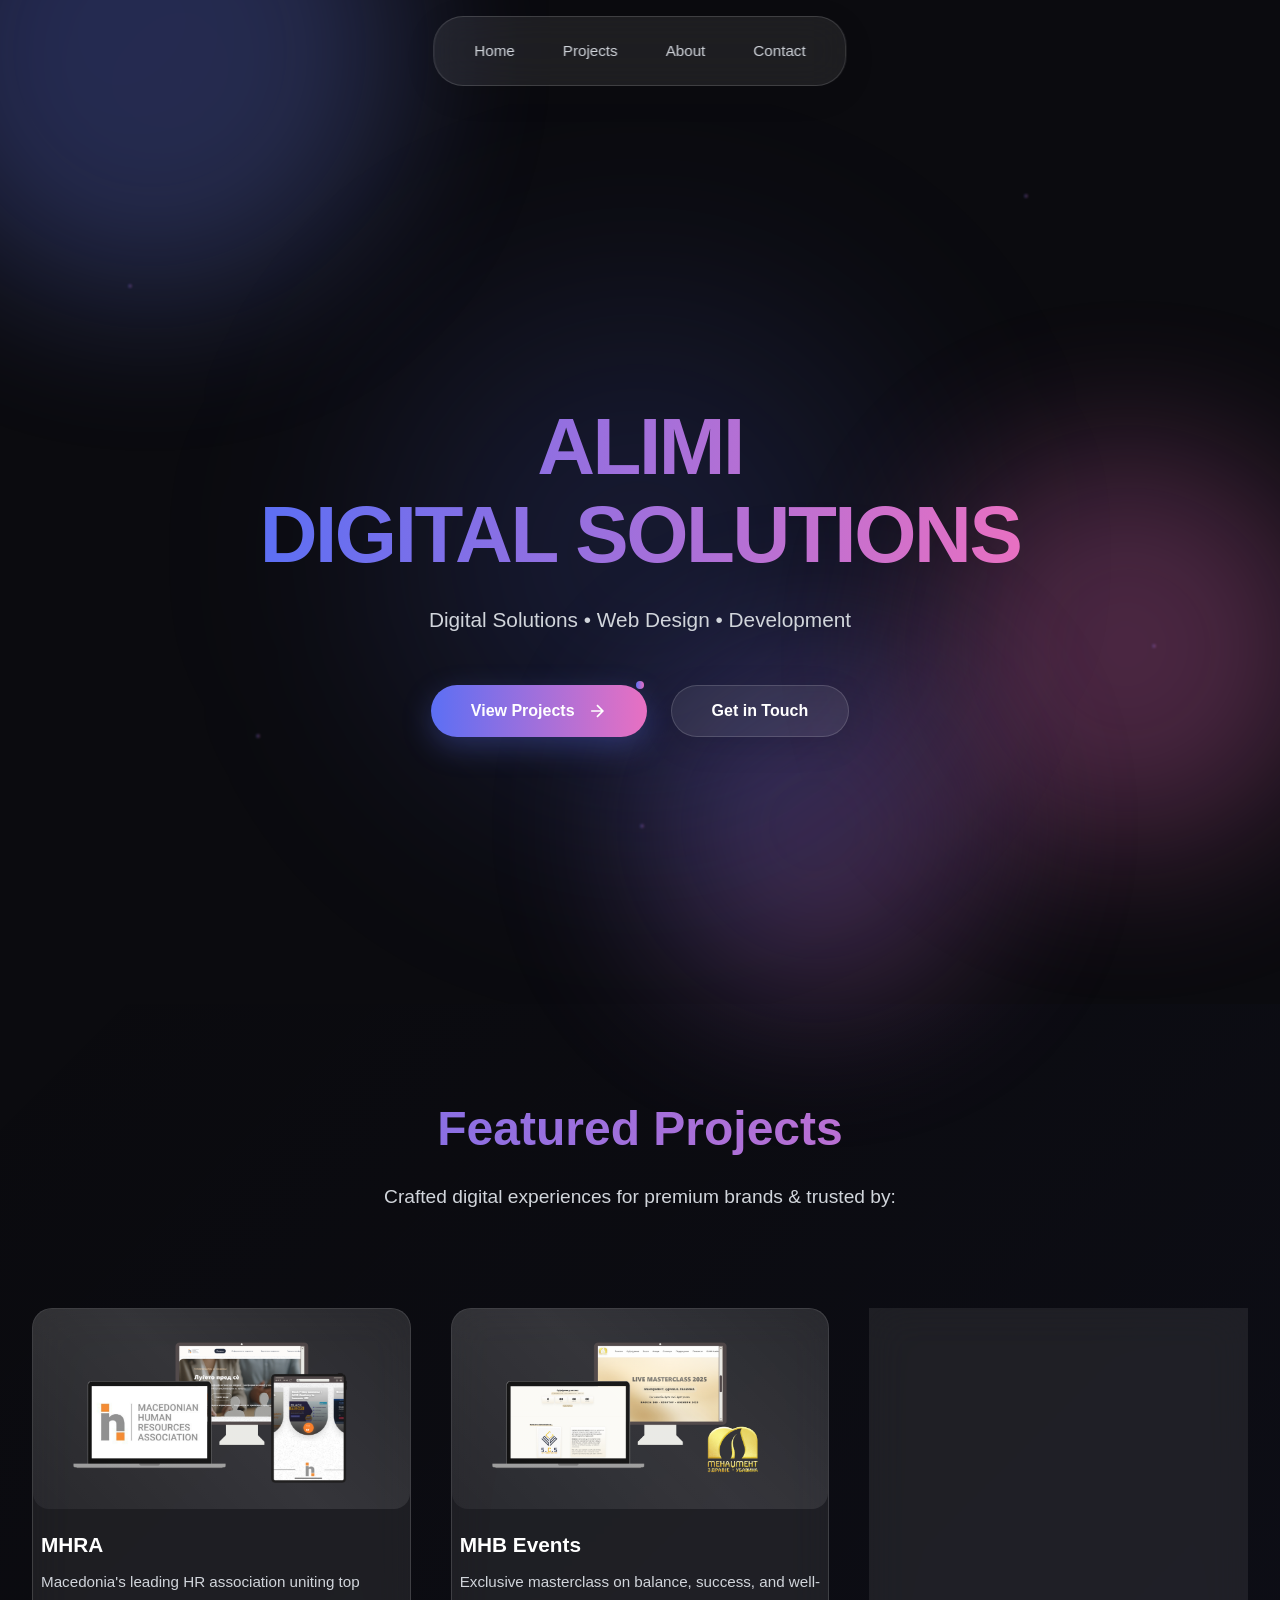
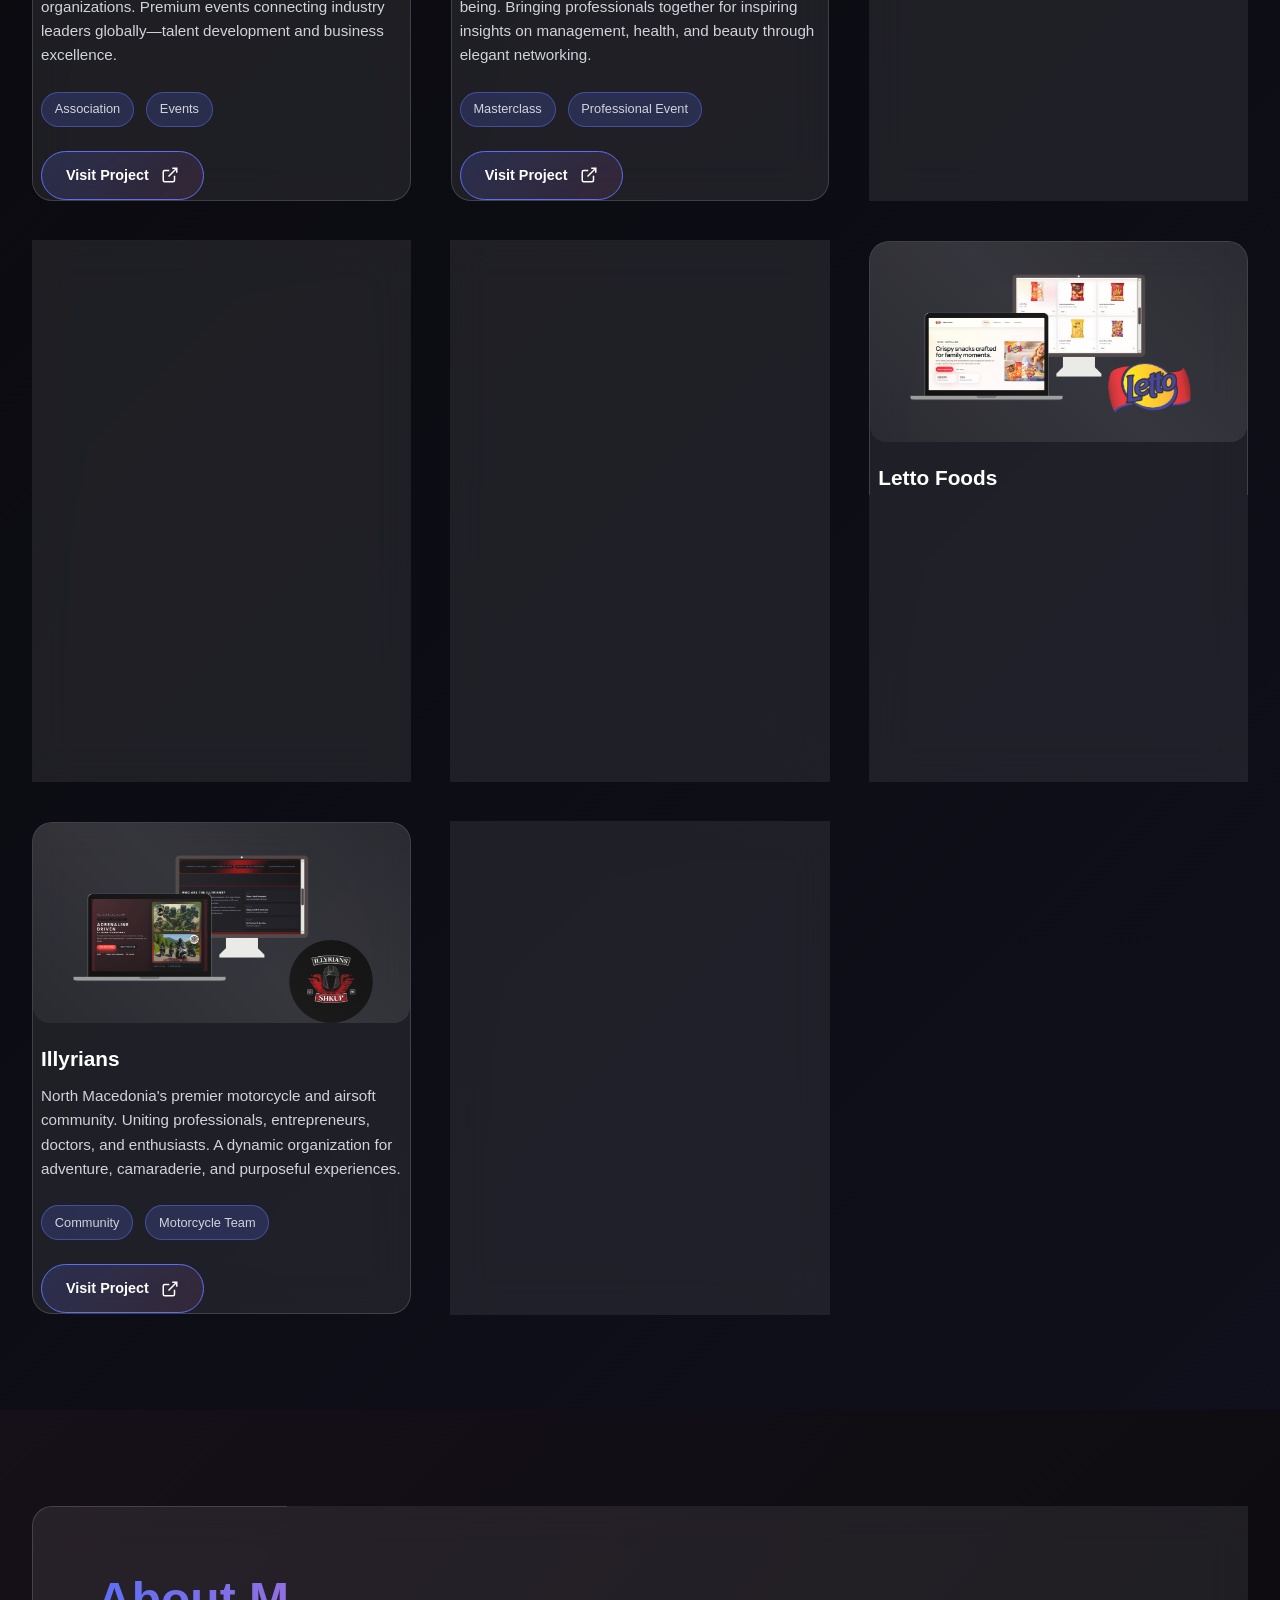
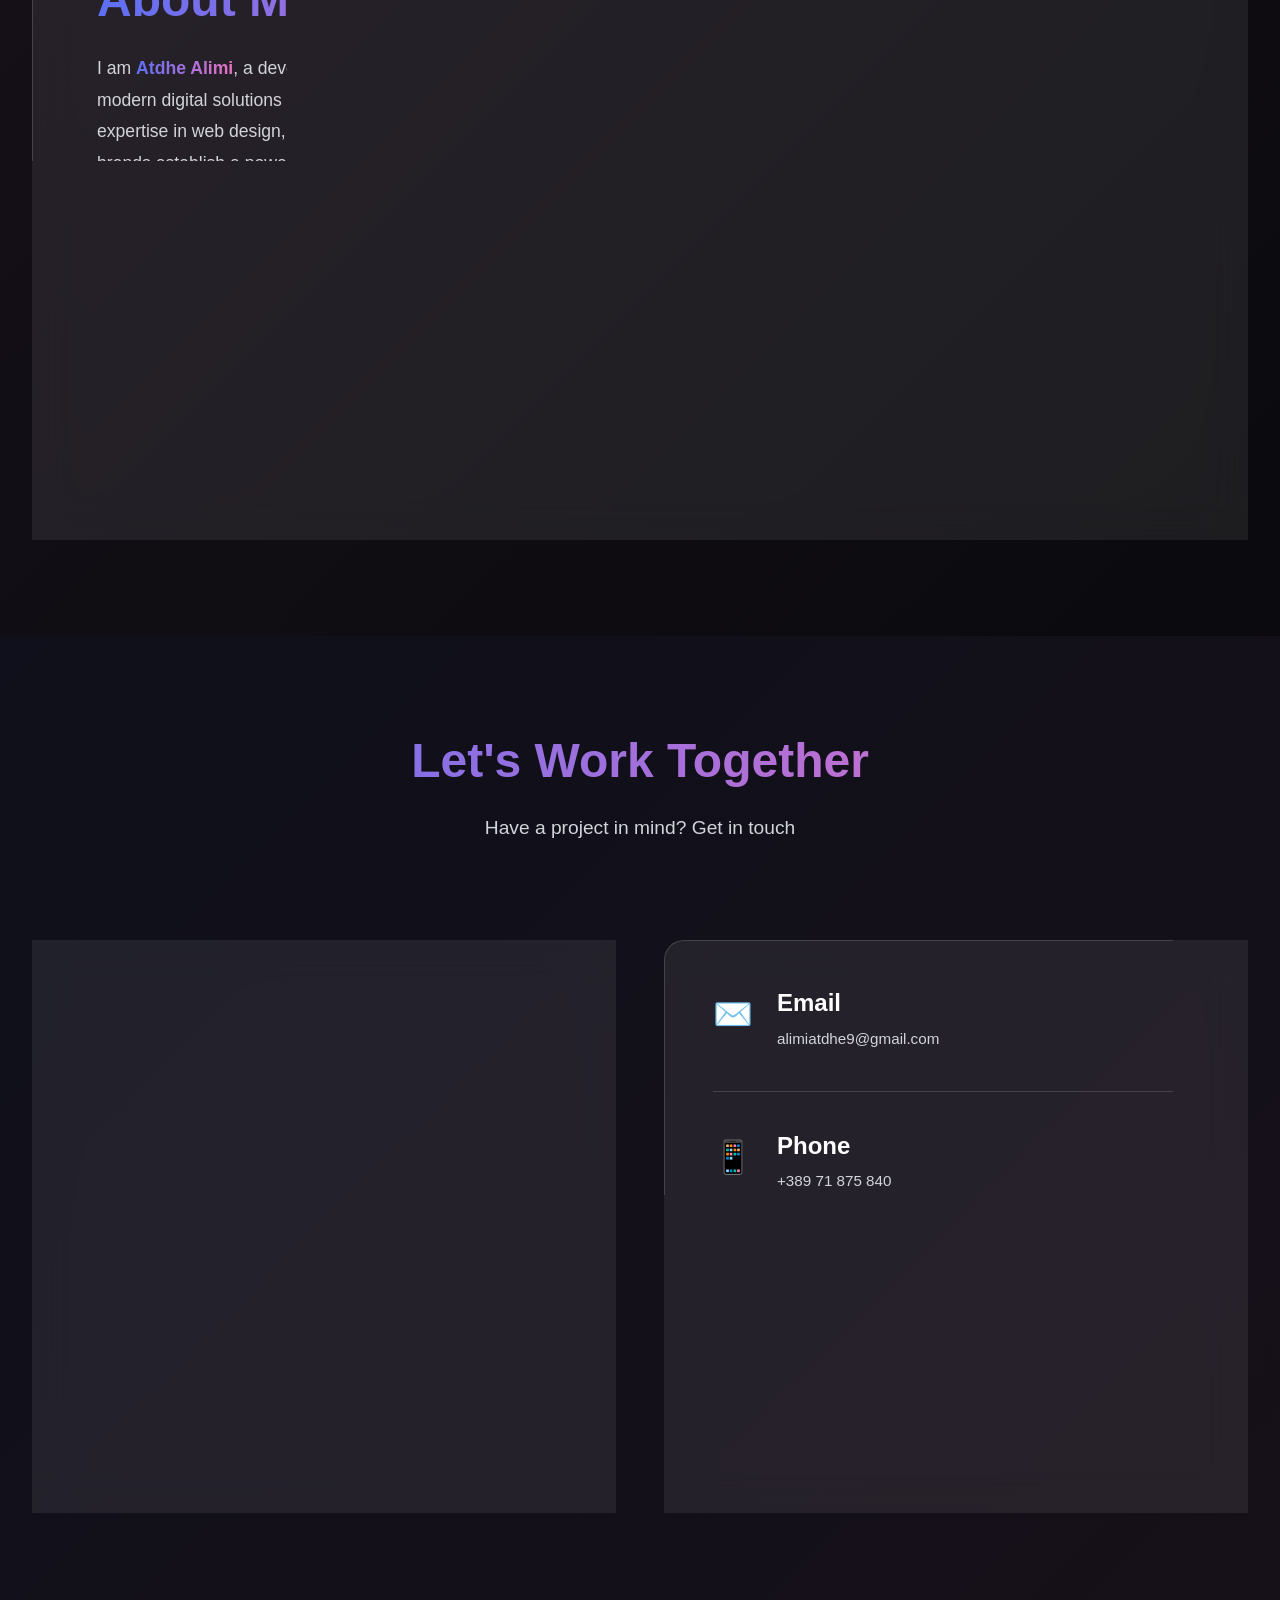
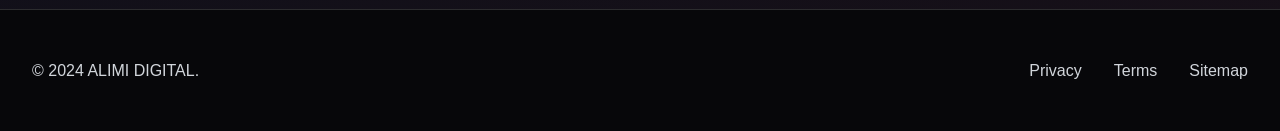
==== index.html @ aa443cff "First commit" ====
<!DOCTYPE html>
<html lang="en">
<head>
    <meta charset="UTF-8">
    <meta name="viewport" content="width=device-width, initial-scale=1.0">
    <meta name="description" content="ALIMI DIGITAL - Premium digital solutions, web design, and development by Atdhe Alimi">
    <meta name="keywords" content="web design, web development, digital solutions, portfolio">
    <meta name="author" content="Atdhe Alimi">
    <meta name="theme-color" content="#0b0b0f">
    
    <title>ALIMI DIGITAL - Premium Web Design & Development</title>
    <link rel="icon" type="image/x-icon" href="assets/img/favicon.ico">
    <link rel="stylesheet" href="assets/css/style.css">
</head>
<body>
    <!-- Background Blobs -->
    <div class="background-blobs">
        <div class="blob blob-1"></div>
        <div class="blob blob-2"></div>
        <div class="blob blob-3"></div>
    </div>

    <!-- Navigation -->
    <nav class="glass-nav">
        <div class="nav-container">
            <div class="nav-menu" id="nav-menu">
                <a href="#home" class="nav-link active" data-section="home">
                    <span class="nav-text">Home</span>
                    <span class="nav-underline"></span>
                </a>
                <a href="#projects" class="nav-link" data-section="projects">
                    <span class="nav-text">Projects</span>
                    <span class="nav-underline"></span>
                </a>
                <a href="#about" class="nav-link" data-section="about">
                    <span class="nav-text">About</span>
                    <span class="nav-underline"></span>
                </a>
                <a href="#contact" class="nav-link" data-section="contact">
                    <span class="nav-text">Contact</span>
                    <span class="nav-underline"></span>
                </a>
            </div>

            <div class="hamburger" id="hamburger">
                <span></span>
                <span></span>
                <span></span>
            </div>
        </div>
    </nav>

    <!-- Hero Section -->
    <section id="home" class="section hero-section">
        <div class="hero-gradient-glow"></div>
        <div class="hero-particles">
            <div class="particle"></div>
            <div class="particle"></div>
            <div class="particle"></div>
            <div class="particle"></div>
            <div class="particle"></div>
        </div>
        
        <div class="hero-content">
            <h1 class="hero-title">
                <span class="title-word">ALIMI</span>
                <span class="title-word">DIGITAL SOLUTIONS</span>
            </h1>
            <p class="hero-subtitle">Digital Solutions • Web Design • Development</p>
            
            <div class="hero-cta-group">
                <button class="btn btn-primary" onclick="document.getElementById('projects').scrollIntoView({behavior: 'smooth'})">
                    <span>View Projects</span>
                    <svg class="btn-icon" viewBox="0 0 24 24" fill="none" stroke="currentColor">
                        <path d="M5 12h14M12 5l7 7-7 7"/>
                    </svg>
                </button>
                <button class="btn btn-secondary" onclick="document.getElementById('contact').scrollIntoView({behavior: 'smooth'})">
                    <span>Get in Touch</span>
                </button>
            </div>

            <div class="scroll-indicator">
                <div class="scroll-dot"></div>
            </div>
        </div>
    </section>

    <!-- Projects Section -->
    <section id="projects" class="section projects-section">
        <div class="section-container">
            <div class="section-header">
                <h2 class="section-title">Featured Projects</h2>
                <p class="section-subtitle">Crafted digital experiences for premium brands & trusted by:</p>

            </div>

            <div class="projects-grid">
                <!-- Project 1 -->
                <div class="project-card glass-card" data-project="mhra">
                    <div class="project-image">
                        <img src="assets/img/project-mhra.png" alt="MHRA Project">
                    </div>
                    <div class="project-content">
                        <h3 class="project-title">MHRA</h3>
                        <p class="project-description">Macedonia's leading HR association uniting top organizations. Premium events connecting industry leaders globally—talent development and business excellence.</p>
                        <div class="project-tags">
                            <span class="tag">Association</span>
                            <span class="tag">Events</span>
                        </div>
                        <a href="https://www.mhra.mk" target="_blank" rel="noopener noreferrer" class="project-link">
                            Visit Project
                            <svg viewBox="0 0 24 24" fill="none" stroke="currentColor">
                                <path d="M18 13v6a2 2 0 0 1-2 2H5a2 2 0 0 1-2-2V8a2 2 0 0 1 2-2h6M15 3h6v6M10 14L21 3"/>
                            </svg>
                        </a>
                    </div>
                </div>

                <!-- Project 2 -->
                <div class="project-card glass-card" data-project="mhbevents">
                    <div class="project-image">
                        <img src="assets/img/project-mhbevents.png" alt="MHB Events Project">
                    </div>
                    <div class="project-content">
                        <h3 class="project-title">MHB Events</h3>
                        <p class="project-description">Exclusive masterclass on balance, success, and well-being. Bringing professionals together for inspiring insights on management, health, and beauty through elegant networking.</p>
                        <div class="project-tags">
                            <span class="tag">Masterclass</span>
                            <span class="tag">Professional Event</span>
                        </div>
                        <a href="https://www.mhbevents.mk" target="_blank" rel="noopener noreferrer" class="project-link">
                            Visit Project
                            <svg viewBox="0 0 24 24" fill="none" stroke="currentColor">
                                <path d="M18 13v6a2 2 0 0 1-2 2H5a2 2 0 0 1-2-2V8a2 2 0 0 1 2-2h6M15 3h6v6M10 14L21 3"/>
                            </svg>
                        </a>
                    </div>
                </div>

                <!-- Project 3 -->
                <div class="project-card glass-card" data-project="mhraconf">
                    <div class="project-image">
                        <img src="assets/img/project-mhraconf.png" alt="MHRA Conference Project">
                    </div>
                    <div class="project-content">
                        <h3 class="project-title">MHRA Conference</h3>
                        <p class="project-description">The 2025 Leadership Conference: cure or curse of organizational health. A premier global gathering examining modern management challenges and executive excellence.</p>
                        <div class="project-tags">
                            <span class="tag">Conference</span>
                            <span class="tag">Leadership</span>
                        </div>
                        <a href="https://mhraconference.mk" target="_blank" rel="noopener noreferrer" class="project-link">
    Visit Project
    <svg viewBox="0 0 24 24" fill="none" stroke="currentColor">
        <path d="M18 13v6a2 2 0 0 1-2 2H5a2 2 0 0 1-2-2V8a2 2 0 0 1 2-2h6M15 3h6v6M10 14L21 3"/>
    </svg>
</a>
                    </div>
                </div>

                <!-- Project 4 -->
                <div class="project-card glass-card" data-project="mhareno">
                    <div class="project-image">
                        <img src="assets/img/project-mhareno.png" alt="MHA Renovation Project">
                    </div>
                    <div class="project-content">
                        <h3 class="project-title">MHA Renovation</h3>
                        <p class="project-description">Swiss precision in interior construction and renovation. Expert drywall installation, painting, and demolition with meticulous detail, reliable delivery, and modern aesthetic results.</p>
                        <div class="project-tags">
                            <span class="tag">Construction</span>
                            <span class="tag">Interior Design</span>
                        </div>
                        <a href="https://mha-renovation.ch" target="_blank" rel="noopener noreferrer" class="project-link">
                            Visit Project
                            <svg viewBox="0 0 24 24" fill="none" stroke="currentColor">
                                <path d="M18 13v6a2 2 0 0 1-2 2H5a2 2 0 0 1-2-2V8a2 2 0 0 1 2-2h6M15 3h6v6M10 14L21 3"/>
                            </svg>
                        </a>
                    </div>
                </div>

                <!-- Project 5 -->
                <div class="project-card glass-card" data-project="euroles">
                    <div class="project-image">
                        <img src="assets/img/project-euroles.png" alt="Euroles Project">
                    </div>
                    <div class="project-content">
                        <h3 class="project-title">Euroles</h3>
                        <p class="project-description">Premium window manufacturer from North Macedonia, high - end products only. Their expertise has led them to reach all around europe. First-class windows, doors, sliding doors, and architectural cabins. Excellence in materials and precision engineering delivered continent-wide.</p>
                        <div class="project-tags">
                            <span class="tag">Manufacturing</span>
                            <span class="tag">Premium Products</span>
                        </div>
                        <a href="https://euroles.com.mk" target="_blank" rel="noopener noreferrer" class="project-link">
                            Visit Project
                            <svg viewBox="0 0 24 24" fill="none" stroke="currentColor">
                                <path d="M18 13v6a2 2 0 0 1-2 2H5a2 2 0 0 1-2-2V8a2 2 0 0 1 2-2h6M15 3h6v6M10 14L21 3"/>
                            </svg>
                        </a>
                    </div>
                </div>

                <!-- Project 6 -->
                <div class="project-card glass-card" data-project="lettofoods">
                    <div class="project-image">
                        <img src="assets/img/project-lettofoods.png" alt="Letto Foods Project">
                    </div>
                    <div class="project-content">
                        <h3 class="project-title">Letto Foods</h3>
                        <p class="project-description">Macedonia's snack excellence. Premium potato chips, corn snacks, chocolate, and sweet treats. One of the largest and most trusted snack manufacturers in the region.</p>
                        <div class="project-tags">
                            <span class="tag">Food Manufacturing</span>
                            <span class="tag">Premium Snacks</span>
                        </div>
                        <a href="https://lettofoods.mk" target="_blank" rel="noopener noreferrer" class="project-link">
                            Visit Project
                            <svg viewBox="0 0 24 24" fill="none" stroke="currentColor">
                                <path d="M18 13v6a2 2 0 0 1-2 2H5a2 2 0 0 1-2-2V8a2 2 0 0 1 2-2h6M15 3h6v6M10 14L21 3"/>
                            </svg>
                        </a>
                    </div>
                </div>

                <!-- Project 7 -->
                <div class="project-card glass-card" data-project="illyrians">
                    <div class="project-image">
                        <img src="assets/img/project-illyrians.png" alt="Illyrians Project">
                    </div>
                    <div class="project-content">
                        <h3 class="project-title">Illyrians</h3>
                        <p class="project-description">North Macedonia's premier motorcycle and airsoft community. Uniting professionals, entrepreneurs, doctors, and enthusiasts. A dynamic organization for adventure, camaraderie, and purposeful experiences.</p>
                        <div class="project-tags">
                            <span class="tag">Community</span>
                            <span class="tag">Motorcycle Team</span>
                        </div>
                        <a href="https://illyrians.mk" target="_blank" rel="noopener noreferrer" class="project-link">
                            Visit Project
                            <svg viewBox="0 0 24 24" fill="none" stroke="currentColor">
                                <path d="M18 13v6a2 2 0 0 1-2 2H5a2 2 0 0 1-2-2V8a2 2 0 0 1 2-2h6M15 3h6v6M10 14L21 3"/>
                            </svg>
                        </a>
                    </div>
                </div>

                <!-- Project 8 -->
                <div class="project-card glass-card" data-project="security">
                    <div class="project-image">
                        <img src="assets/img/project-security.png" alt="Security Ramadani Project">
                    </div>
                    <div class="project-content">
                        <h3 class="project-title">Security Ramadani</h3>
                        <p class="project-description">Comprehensive security solutions in Germany. Personal and family detective services, professional investigations, and specialized security expertise protecting what matters most.</p>
                        <div class="project-tags">
                            <span class="tag">Security</span>
                            <span class="tag">Investigation</span>
                        </div>
                        <a href="https://security-ramadani.de" target="_blank" rel="noopener noreferrer" class="project-link">
                            Visit Project
                            <svg viewBox="0 0 24 24" fill="none" stroke="currentColor">
                                <path d="M18 13v6a2 2 0 0 1-2 2H5a2 2 0 0 1-2-2V8a2 2 0 0 1 2-2h6M15 3h6v6M10 14L21 3"/>
                            </svg>
                        </a>
                    </div>
                </div>
            </div>
        </div>
    </section>

    <!-- About Section -->
    <section id="about" class="section about-section">
        <div class="section-container">
            <div class="about-content glass-card">
                <div class="about-grid">
                    <div class="about-text">
                        <h2 class="section-title">About Me</h2>
                        <p class="about-description">
                            I am <span class="highlight">Atdhe Alimi</span>, a developer and web designer creating modern digital solutions and premium user experiences. With expertise in web design, development, and digital strategy, I help brands establish a powerful online presence.
                        </p>
                        <p class="about-description">
                            My approach combines clean code, elegant design, and cutting-edge technology to deliver websites that not only look exceptional but also drive results. Every project is crafted with attention to detail and a commitment to excellence.
                        </p>
                        <div class="skills-grid">
                            <div class="skill-tag">Web Design</div>
                            <div class="skill-tag">Development</div>
                            <div class="skill-tag">UI/UX</div>
                            <div class="skill-tag">Branding</div>
                            <div class="skill-tag">Frontend</div>
                            <div class="skill-tag">Performance</div>
                        </div>
                    </div>
                    <div class="about-stats">
                        <div class="stat-card">
                            <div class="stat-number">20+</div>
                            <div class="stat-label">Projects Completed</div>
                        </div>
                        <div class="stat-card">
                            <div class="stat-number">20+</div>
                            <div class="stat-label">Happy Clients</div>
                        </div>
                        <div class="stat-card">
                            <div class="stat-number">4+</div>
                            <div class="stat-label">Years Experience</div>
                        </div>
                        <div class="stat-card">
                            <div class="stat-number">100%</div>
                            <div class="stat-label">Quality Focused</div>
                        </div>
                    </div>
                </div>
            </div>
        </div>
    </section>

    <!-- Contact Section -->
    <section id="contact" class="section contact-section">
        <div class="section-container">
            <div class="section-header">
                <h2 class="section-title">Let's Work Together</h2>
                <p class="section-subtitle">Have a project in mind? Get in touch</p>
            </div>

            <div class="contact-wrapper">
                <form class="contact-form glass-card" id="contact-form">
                    <div class="form-group">
                        <input type="text" id="name" name="name" placeholder="Your Name" required>
                        <span class="form-underline"></span>
                    </div>
                    <div class="form-group">
                        <input type="email" id="email" name="email" placeholder="Your Email" required>
                        <span class="form-underline"></span>
                    </div>
                    <div class="form-group">
                        <textarea id="message" name="message" placeholder="Your Message" rows="5" required></textarea>
                        <span class="form-underline"></span>
                    </div>
                    <button type="submit" class="btn btn-primary btn-large">
        <span>Send Message</span>
        <svg class="btn-icon" viewBox="0 0 24 24" fill="none" stroke="currentColor">
            <path d="M22 2L11 13M22 2l-7 20-4-9-9-4 20-7z"/>
        </svg>
    </button>
                </form>

                <div class="contact-info glass-card">
                    <div class="contact-item">
                        <div class="contact-icon">✉️</div>
                        <div class="contact-text">
                            <h3>Email</h3>
                            <a href="mailto:alimiatdhe9@gmail.com">alimiatdhe9@gmail.com</a>
                        </div>
                    </div>
                    <div class="contact-item">
                        <div class="contact-icon">📱</div>
                        <div class="contact-text">
                            <h3>Phone</h3>
                            <p>+389 71 875 840</p>
                        </div>
                    </div>
                    <div class="contact-item">
                        <div class="contact-icon">📍</div>
                        <div class="contact-text">
                            <h3>Location</h3>
                            <p>Skopje, Macedonia</p>
                        </div>
                    </div>
                    
                </div>
            </div>
        </div>
    </section>

    <!-- Footer -->
    <footer class="footer">
        <div class="footer-content">
            <p>&copy; 2024 ALIMI DIGITAL.</p>
            <div class="footer-links">
                <a href="#">Privacy</a>
                <a href="#">Terms</a>
                <a href="#">Sitemap</a>
            </div>
        </div>
    </footer>

    <script src="assets/js/main.js"></script>
</body>
</html>
---- assets/css/style.css ----
/* ============================================
   MODERN GLASSMORPHISM DESIGN
   ALIMI DIGITAL - Premium Web Design & Development
   ============================================ */

:root {
    /* Brand Colors */
    --primary-gradient: linear-gradient(90deg, #5c6ff4, #e870c2);
    --primary-start: #5c6ff4;
    --primary-end: #e870c2;
    
    /* Base Colors */
    --dark-bg: #0b0b0f;
    --dark-secondary: #0f0f14;
    --white: #ffffff;
    --text-primary: #ffffff;
    --text-secondary: #d1d5db;
    
    /* Glass Effect */
    --glass-bg: rgba(255, 255, 255, 0.08);
    --glass-border: rgba(255, 255, 255, 0.15);
    --glass-blur: 20px;
    
    /* Typography */
    --font-primary: -apple-system, BlinkMacSystemFont, 'Segoe UI', 'Helvetica Neue', sans-serif;
    --font-size-base: 16px;
    --line-height-base: 1.6;
    
    /* Transitions */
    --transition: all 0.3s cubic-bezier(0.25, 0.46, 0.45, 0.94);
    --transition-slow: all 0.6s cubic-bezier(0.25, 0.46, 0.45, 0.94);
    
    /* Navbar */
    --navbar-height: 104px;
}

* {
    margin: 0;
    padding: 0;
    box-sizing: border-box;
}

html {
    scroll-behavior: smooth;
}

body {
    font-family: var(--font-primary);
    font-size: var(--font-size-base);
    line-height: var(--line-height-base);
    background: var(--dark-bg);
    color: var(--text-primary);
    position: relative;
    overflow-x: hidden;
    padding-top: var(--navbar-height);
}


/* ============================================
   BACKGROUND ANIMATION
   ============================================ */
.background-blobs {
    position: fixed;
    top: 0;
    left: 0;
    width: 100%;
    height: 100%;
    pointer-events: none;
    z-index: -1;
}

.blob {
    position: absolute;
    border-radius: 50%;
    filter: blur(80px);
    opacity: 0.3;
    animation: float var(--transition-slow) ease-in-out infinite;
}

.blob-1 {
    width: 500px;
    height: 500px;
    background: linear-gradient(135deg, #5c6ff4, #6a7dd9);
    top: -200px;
    left: -100px;
    animation-duration: 20s;
}

.blob-2 {
    width: 400px;
    height: 400px;
    background: linear-gradient(135deg, #e870c2, #d963b0);
    top: 50%;
    right: -50px;
    animation-duration: 25s;
    animation-delay: 5s;
}

.blob-3 {
    width: 350px;
    height: 350px;
    background: linear-gradient(135deg, #5c6ff4, #e870c2);
    bottom: -100px;
    left: 50%;
    animation-duration: 30s;
    animation-delay: 10s;
}

@keyframes float {
    0%, 100% { transform: translate(0, 0); }
    33% { transform: translate(30px, -50px); }
    66% { transform: translate(-20px, 20px); }
}

/* ============================================
   TYPOGRAPHY & TEXT
   ============================================ */
h1, h2, h3, h4, h5, h6 {
    font-weight: 700;
    line-height: 1.2;
    margin-bottom: 1.5rem;
}

h1 {
    font-size: 3.5rem;
    letter-spacing: -0.02em;
}

h2 {
    font-size: 2.5rem;
}

h3 {
    font-size: 1.5rem;
}

p {
    color: var(--text-secondary);
    margin-bottom: 1.5rem;
    font-weight: 300;
}

a {
    color: var(--text-primary);
    text-decoration: none;
    transition: var(--transition);
}

.highlight {
    background: var(--primary-gradient);
    -webkit-background-clip: text;
    -webkit-text-fill-color: transparent;
    background-clip: text;
    font-weight: 700;
}

/* ============================================
   GLASS MORPHISM EFFECT
   ============================================ */
.glass-card,
.glass-nav {
    background: var(--glass-bg);
    backdrop-filter: blur(var(--glass-blur));
    -webkit-backdrop-filter: blur(var(--glass-blur));
    border: 1px solid var(--glass-border);
    border-radius: 20px;
}

/* ============================================
   NAVIGATION
   ============================================ */
.glass-nav {
    position: fixed;
    top: 1rem;
    left: 50%;
    transform: translateX(-50%);
    z-index: 1000;
    padding: 1rem 2.5rem;
    border-radius: 30px;
    box-shadow: 0 8px 32px rgba(0, 0, 0, 0.1);
    height: 70px;
    display: flex;
    align-items: center;
    width: fit-content;
}

.nav-container {
    display: flex;
    justify-content: center;
    align-items: center;
    width: auto;
    gap: 2rem;
    position: relative;
}

@media (max-width: 768px) {
    .nav-container {
        width: 100%;
        justify-content: space-between;
    }
}

.logo {
    display: none;
}

.logo-img {
    width: 45px;
    height: 45px;
    border-radius: 8px;
    display: block;
    object-fit: contain;
}

.logo-text {
    display: block;
    font-weight: 700;
    font-size: 1rem;
    letter-spacing: 0.05em;
    background: var(--primary-gradient);
    -webkit-background-clip: text;
    -webkit-text-fill-color: transparent;
    background-clip: text;
}

.nav-menu {
    display: flex;
    list-style: none;
    gap: 3rem;
    align-items: center;
}

.nav-link {
    position: relative;
    font-size: 0.95rem;
    font-weight: 500;
    color: var(--text-secondary);
    transition: color var(--transition);
    overflow: visible;
}

.nav-link .nav-text {
    position: relative;
    z-index: 1;
}

.nav-link .nav-underline {
    position: absolute;
    bottom: -2px;
    left: 0;
    width: 0;
    height: 2px;
    background: var(--primary-gradient);
    transition: width var(--transition);
}

.nav-link:hover .nav-underline,
.nav-link.active .nav-underline {
    width: 100%;
}

.nav-link:hover,
.nav-link.active {
    color: var(--white);
}

.hamburger {
    display: none;
    flex-direction: column;
    gap: 5px;
    cursor: pointer;
    transition: all 0.3s ease;
}

.hamburger:hover span {
    filter: brightness(1.2);
}

.hamburger span {
    width: 26px;
    height: 2.5px;
    background: linear-gradient(90deg, #5c6ff4, #e870c2);
    transition: var(--transition);
    border-radius: 2px;
}

/* ============================================
   SECTIONS
   ============================================ */
.section {
    position: relative;
    padding: 6rem 2rem;
}

.section-container {
    max-width: 1400px;
    margin: 0 auto;
}

.section-header {
    text-align: center;
    margin-bottom: 6rem;
}

.section-title {
    font-size: 3rem;
    margin-bottom: 1.5rem;
    background: var(--primary-gradient);
    -webkit-background-clip: text;
    -webkit-text-fill-color: transparent;
    background-clip: text;
}

.section-subtitle {
    font-size: 1.2rem;
    color: var(--text-secondary);
    max-width: 600px;
    margin: 0 auto;
}

/* ============================================
   HERO SECTION
   ============================================ */
.hero-section {
    min-height: 100vh;
    display: flex;
    align-items: center;
    justify-content: center;
    position: relative;
    padding-top: 8rem;
    overflow: hidden;
}

.hero-gradient-glow {
    position: absolute;
    width: 600px;
    height: 600px;
    background: radial-gradient(circle, rgba(92, 111, 244, 0.2), transparent);
    border-radius: 50%;
    top: 50%;
    left: 50%;
    transform: translate(-50%, -50%);
    filter: blur(100px);
    animation: pulse 4s ease-in-out infinite;
}

@keyframes pulse {
    0%, 100% { transform: translate(-50%, -50%) scale(1); }
    50% { transform: translate(-50%, -50%) scale(1.2); }
}

.hero-particles {
    position: absolute;
    width: 100%;
    height: 100%;
    top: 0;
    left: 0;
}

.particle {
    position: absolute;
    width: 4px;
    height: 4px;
    background: var(--primary-gradient);
    border-radius: 50%;
    opacity: 0.3;
    filter: blur(1px);
    animation: float-particle linear infinite;
}

.particle:nth-child(1) { left: 10%; top: 20%; animation-duration: 20s; }
.particle:nth-child(2) { left: 80%; top: 10%; animation-duration: 25s; animation-delay: 2s; }
.particle:nth-child(3) { left: 50%; top: 80%; animation-duration: 30s; animation-delay: 5s; }
.particle:nth-child(4) { left: 20%; top: 70%; animation-duration: 22s; animation-delay: 8s; }
.particle:nth-child(5) { left: 90%; top: 60%; animation-duration: 28s; animation-delay: 3s; }

@keyframes float-particle {
    0% { transform: translateY(0); opacity: 0; }
    10% { opacity: 0.3; }
    90% { opacity: 0.3; }
    100% { transform: translateY(-100vh); opacity: 0; }
}

.hero-content {
    text-align: center;
    z-index: 10;
    position: relative;
}

.hero-title {
    font-size: 5rem;
    font-weight: 800;
    letter-spacing: -0.03em;
    margin-bottom: 1.5rem;
    line-height: 1.1;
}

.title-word {
    display: block;
    background: var(--primary-gradient);
    -webkit-background-clip: text;
    -webkit-text-fill-color: transparent;
    background-clip: text;
    animation: slide-up 0.8s ease-out forwards;
}

.title-word:nth-child(2) {
    animation-delay: 0.2s;
}

@keyframes slide-up {
    from {
        opacity: 0;
        transform: translateY(30px);
    }
    to {
        opacity: 1;
        transform: translateY(0);
    }
}

.hero-subtitle {
    font-size: 1.3rem;
    color: var(--text-secondary);
    margin-bottom: 3rem;
    animation: fade-in 0.8s ease-out 0.4s forwards;
    opacity: 0;
}

@keyframes fade-in {
    from { opacity: 0; }
    to { opacity: 1; }
}

.hero-cta-group {
    display: flex;
    gap: 1.5rem;
    justify-content: center;
    flex-wrap: wrap;
    animation: fade-in 0.8s ease-out 0.6s forwards;
    opacity: 0;
}

.scroll-indicator {
    position: absolute;
    bottom: 3rem;
    left: 50%;
    transform: translateX(-50%);
    animation: bounce 2s ease-in-out infinite;
}

.scroll-dot {
    width: 8px;
    height: 8px;
    background: var(--primary-gradient);
    border-radius: 50%;
    margin: 0 auto;
}

@keyframes bounce {
    0%, 100% { transform: translateY(0); }
    50% { transform: translateY(10px); }
}

/* ============================================
   BUTTONS
   ============================================ */
.btn {
    display: inline-flex;
    align-items: center;
    justify-content: center;
    gap: 0.75rem;
    padding: 1rem 2.5rem;
    border: none;
    border-radius: 50px;
    font-size: 1rem;
    font-weight: 600;
    cursor: pointer;
    transition: var(--transition);
    position: relative;
    overflow: hidden;
}

.btn::before {
    content: '';
    position: absolute;
    top: 0;
    left: -100%;
    width: 100%;
    height: 100%;
    background: rgba(255, 255, 255, 0.1);
    transition: left var(--transition);
    z-index: -1;
}

.btn:hover::before {
    left: 100%;
}

.btn-primary {
    background: var(--primary-gradient);
    color: var(--white);
    box-shadow: 0 10px 30px rgba(92, 111, 244, 0.3);
}

.btn-primary:hover {
    transform: translateY(-2px);
    box-shadow: 0 15px 40px rgba(92, 111, 244, 0.4);
}

.btn-secondary {
    background: var(--glass-bg);
    border: 1px solid var(--glass-border);
    color: var(--text-primary);
    box-shadow: 0 8px 32px rgba(0, 0, 0, 0.1);
}

.btn-secondary:hover {
    background: rgba(255, 255, 255, 0.12);
    border-color: var(--primary-start);
    transform: translateY(-2px);
}

.btn-large {
    padding: 1.25rem 3rem;
    font-size: 1.1rem;
}

.btn-icon {
    width: 20px;
    height: 20px;
    stroke-width: 2;
}

/* ============================================
   PROJECTS SECTION
   ============================================ */
.projects-section {
    background: linear-gradient(135deg, transparent, rgba(92, 111, 244, 0.05));
}

.projects-grid {
    display: grid;
    grid-template-columns: repeat(auto-fit, minmax(300px, 1fr));
    gap: 2.5rem;
}

.project-card {
    position: relative;
    overflow: hidden;
    group: "project";
    transition: var(--transition);
    cursor: pointer;
}

.project-card:hover {
    transform: translateY(-8px);
    background: rgba(255, 255, 255, 0.1);
    border-color: var(--primary-start);
    box-shadow: 0 20px 60px rgba(92, 111, 244, 0.2);
}

.project-image {
    width: 100%;
    height: 200px;
    border-radius: 16px;
    margin-bottom: 1.5rem;
    overflow: hidden;
    position: relative;
    display: block;
}

.project-image img {
    width: 100%;
    height: 100%;
    object-fit: cover;
    display: block;
}

.project-image::before {
    content: '';
    position: absolute;
    top: -50%;
    left: -50%;
    width: 200%;
    height: 200%;
    background: linear-gradient(45deg, transparent, rgba(255, 255, 255, 0.1), transparent);
    animation: shine 3s infinite;
    z-index: 1;
    pointer-events: none;
}

@keyframes shine {
    0% { transform: translateX(-100%) translateY(-100%) rotate(45deg); }
    100% { transform: translateX(100%) translateY(100%) rotate(45deg); }
}

.project-placeholder {
    color: var(--text-secondary);
    width: 60px;
    height: 60px;
    display: flex;
    align-items: center;
    justify-content: center;
}

.project-placeholder svg {
    width: 100%;
    height: 100%;
    stroke: currentColor;
}

.project-content {
    padding: 0 0.5rem;
}

.project-title {
    font-size: 1.3rem;
    font-weight: 700;
    margin-bottom: 0.75rem;
}

.project-description {
    font-size: 0.95rem;
    color: var(--text-secondary);
    margin-bottom: 1.5rem;
}

.project-tags {
    display: flex;
    gap: 0.75rem;
    flex-wrap: wrap;
    margin-bottom: 1.5rem;
}

.tag {
    font-size: 0.8rem;
    padding: 0.4rem 0.8rem;
    background: rgba(92, 111, 244, 0.2);
    border: 1px solid rgba(92, 111, 244, 0.5);
    border-radius: 20px;
    color: var(--text-secondary);
}

.project-link {
    display: inline-flex;
    align-items: center;
    justify-content: center;
    gap: 0.75rem;
    padding: 0.75rem 1.5rem;
    background: linear-gradient(135deg, rgba(92, 111, 244, 0.2), rgba(232, 112, 194, 0.1));
    border: 1.5px solid var(--primary-start);
    border-radius: 30px;
    color: var(--white);
    font-weight: 600;
    font-size: 0.9rem;
    transition: var(--transition);
    position: relative;
    overflow: hidden;
}

.project-link::before {
    content: '';
    position: absolute;
    top: 0;
    left: -100%;
    width: 100%;
    height: 100%;
    background: var(--primary-gradient);
    transition: left var(--transition);
    z-index: -1;
}

.project-link:hover {
    border-color: var(--primary-end);
    color: var(--white);
    transform: translateY(-3px);
    box-shadow: 0 10px 30px rgba(92, 111, 244, 0.3);
}

.project-link:hover::before {
    left: 0;
}

.project-link svg {
    width: 18px;
    height: 18px;
    stroke-width: 2;
}

/* ============================================
   ABOUT SECTION
   ============================================ */
.about-section {
    background: linear-gradient(135deg, rgba(232, 112, 194, 0.05), transparent);
}

.about-content {
    padding: 4rem;
    overflow: hidden;
}

.about-grid {
    display: grid;
    grid-template-columns: 1fr 1fr;
    gap: 4rem;
    align-items: center;
}

.about-text {
    position: relative;
}

.about-description {
    font-size: 1.1rem;
    line-height: 1.8;
    color: var(--text-secondary);
    margin-bottom: 2rem;
}

.skills-grid {
    display: flex;
    flex-wrap: wrap;
    gap: 1rem;
    margin-top: 2rem;
}

.skill-tag {
    padding: 0.6rem 1.25rem;
    background: linear-gradient(135deg, rgba(92, 111, 244, 0.2), rgba(232, 112, 194, 0.2));
    border: 1px solid var(--glass-border);
    border-radius: 30px;
    font-size: 0.9rem;
    font-weight: 500;
    transition: var(--transition);
}

.skill-tag:hover {
    background: linear-gradient(135deg, rgba(92, 111, 244, 0.3), rgba(232, 112, 194, 0.3));
    border-color: var(--primary-start);
}

.about-stats {
    display: grid;
    grid-template-columns: 1fr 1fr;
    gap: 1.5rem;
}

.stat-card {
    background: linear-gradient(135deg, rgba(92, 111, 244, 0.1), rgba(232, 112, 194, 0.1));
    border: 1px solid var(--glass-border);
    border-radius: 16px;
    padding: 2rem;
    text-align: center;
    transition: var(--transition);
}

.stat-card:hover {
    transform: translateY(-4px);
    border-color: var(--primary-start);
}

.stat-number {
    font-size: 2.5rem;
    font-weight: 700;
    background: var(--primary-gradient);
    -webkit-background-clip: text;
    -webkit-text-fill-color: transparent;
    background-clip: text;
}

.stat-label {
    font-size: 0.9rem;
    color: var(--text-secondary);
    margin-top: 0.5rem;
}

/* ============================================
   CONTACT SECTION
   ============================================ */
.contact-section {
    background: linear-gradient(135deg, rgba(92, 111, 244, 0.05), rgba(232, 112, 194, 0.05));
}

.contact-wrapper {
    display: grid;
    grid-template-columns: 1fr 1fr;
    gap: 3rem;
    margin-top: 4rem;
}

.contact-form {
    padding: 3rem;
}

.form-group {
    margin-bottom: 2rem;
    position: relative;
}

.form-group input,
.form-group textarea {
    width: 100%;
    background: transparent;
    border: none;
    border-bottom: 1px solid var(--glass-border);
    padding: 1rem 0;
    color: var(--text-primary);
    font-family: inherit;
    font-size: 1rem;
    transition: var(--transition);
    outline: none;
}

.form-group input::placeholder,
.form-group textarea::placeholder {
    color: var(--text-secondary);
}

.form-group input:focus,
.form-group textarea:focus {
    border-bottom-color: var(--primary-start);
}

.form-group textarea {
    resize: vertical;
    min-height: 100px;
}

.form-underline {
    position: absolute;
    bottom: 0;
    left: 0;
    width: 0;
    height: 2px;
    background: var(--primary-gradient);
    transition: width var(--transition);
}

.form-group input:focus ~ .form-underline,
.form-group textarea:focus ~ .form-underline {
    width: 100%;
}

.contact-info {
    padding: 3rem;
    display: flex;
    flex-direction: column;
    justify-content: center;
}

.contact-item {
    display: flex;
    gap: 1.5rem;
    margin-bottom: 2.5rem;
    padding-bottom: 2.5rem;
    border-bottom: 1px solid var(--glass-border);
    transition: var(--transition);
}

.contact-item:last-of-type {
    border-bottom: none;
}

.contact-item:hover {
    transform: translateX(8px);
}

.contact-icon {
    font-size: 2rem;
    flex-shrink: 0;
}

.contact-text h3 {
    margin-bottom: 0.5rem;
}

.contact-text p,
.contact-text a {
    color: var(--text-secondary);
    font-size: 0.95rem;
}

.contact-text a:hover {
    color: var(--primary-start);
}

.socials {
    display: flex;
    gap: 1rem;
    margin-top: 2rem;
    padding-top: 2rem;
    border-top: 1px solid var(--glass-border);
}

.social-link {
    width: 44px;
    height: 44px;
    border: 1px solid var(--glass-border);
    border-radius: 50%;
    display: flex;
    align-items: center;
    justify-content: center;
    transition: var(--transition);
    font-weight: 600;
    font-size: 0.85rem;
}

.social-link:hover {
    background: var(--primary-gradient);
    border-color: var(--primary-start);
    transform: translateY(-4px);
}

/* ============================================
   FOOTER
   ============================================ */
.footer {
    background: rgba(0, 0, 0, 0.3);
    border-top: 1px solid var(--glass-border);
    padding: 3rem 2rem;
    text-align: center;
}

.footer-content {
    max-width: 1400px;
    margin: 0 auto;
    display: flex;
    justify-content: space-between;
    align-items: center;
    flex-wrap: wrap;
    gap: 2rem;
}

.footer-content p {
    color: var(--text-secondary);
    margin: 0;
}

.footer-links {
    display: flex;
    gap: 2rem;
}

.footer-links a {
    color: var(--text-secondary);
    transition: var(--transition);
}

.footer-links a:hover {
    color: var(--primary-start);
}

/* ============================================
   RESPONSIVE DESIGN
   ============================================ */
@media (max-width: 1024px) {
    .about-grid,
    .contact-wrapper {
        grid-template-columns: 1fr;
    }

    .projects-grid {
        grid-template-columns: repeat(auto-fit, minmax(280px, 1fr));
        gap: 2rem;
    }

    .hero-title {
        font-size: 3.5rem;
    }

    .section-title {
        font-size: 2.5rem;
    }
}

@media (max-width: 768px) {
    :root {
        --font-size-base: 15px;
        --navbar-height: 80px;
    }

    .glass-nav {
        width: calc(100% - 1rem);
        left: 0.5rem;
        transform: none;
        padding: 0.75rem 1.5rem;
        top: 0.5rem;
    }

    .nav-menu {
        display: none;
        position: fixed;
        top: 90px;
        left: 50%;
        transform: translateX(-50%);
        flex-direction: column;
        gap: 2rem;
        background: linear-gradient(135deg, rgba(92, 111, 244, 0.25), rgba(232, 112, 194, 0.25));
        backdrop-filter: blur(20px);
        -webkit-backdrop-filter: blur(20px);
        border: 1px solid rgba(232, 112, 194, 0.3);
        border-radius: 20px;
        padding: 3rem 3rem;
        width: 90%;
        max-width: 300px;
        z-index: 999;
        align-items: center;
        text-align: center;
    }

    .nav-menu.active {
        display: flex;
    }

    .nav-menu .nav-link {
        color: #ffffff;
        font-size: 1.1rem;
        font-weight: 600;
        padding: 0.5rem 0;
        width: 100%;
    }

    .nav-menu .nav-link .nav-underline {
        display: none;
    }

    .nav-menu .nav-link:hover {
        color: var(--primary-end);
    }

    .hamburger {
        display: flex;
        position: relative;
        right: auto;
        top: auto;
        transform: none;
        z-index: 1001;
    }

    .hamburger.active span:nth-child(1) {
        transform: rotate(45deg) translate(10px, 10px);
    }

    .hamburger.active span:nth-child(2) {
        opacity: 0;
    }

    .hamburger.active span:nth-child(3) {
        transform: rotate(-45deg) translate(5px, -5px);
    }

    .hero-section {
        min-height: 100vh;
        padding: 0 1.5rem 4rem;
    }

    .hero-title {
        font-size: 2.5rem;
    }

    .hero-subtitle {
        font-size: 1rem;
    }

    .hero-cta-group {
        flex-direction: column;
        align-items: stretch;
    }

    .btn {
        padding: 0.9rem 1.5rem;
        font-size: 0.95rem;
    }

    .section {
        padding: 4rem 1.5rem;
    }

    .section-title {
        font-size: 2rem;
    }

    .projects-grid {
        grid-template-columns: 1fr;
    }

    .about-content {
        padding: 2rem;
    }

    .about-stats {
        grid-template-columns: 1fr;
    }

    .contact-form,
    .contact-info {
        padding: 2rem;
    }

    .about-grid {
        gap: 2rem;
    }

    .footer-content {
        flex-direction: column;
        gap: 1rem;
    }

    h1 {
        font-size: 2.5rem;
    }

    h2 {
        font-size: 1.8rem;
    }
}

@media (max-width: 480px) {
    .glass-nav {
        width: calc(100% - 1rem);
        left: 0.5rem;
        padding: 0.75rem 1.5rem;
    }

    .nav-container {
        gap: 1rem;
    }

    .nav-menu {
        width: 90%;
        max-width: 300px;
    }

    .hero-section {
        padding: 2rem 1rem 4rem;
        min-height: 100vh;
    }

    .hero-title {
        font-size: 2rem;
        margin-bottom: 1rem;
    }

    .hero-subtitle {
        font-size: 0.95rem;
        margin-bottom: 1.5rem;
    }

    .btn {
        padding: 0.8rem 1.2rem;
        font-size: 0.9rem;
    }

    .section {
        padding: 3rem 1rem;
    }

    .section-title {
        font-size: 1.5rem;
    }

    .section-header {
        margin-bottom: 3rem;
    }

    h1 {
        font-size: 2rem;
    }

    h2 {
        font-size: 1.5rem;
    }

    .project-card {
        padding: 1.5rem;
    }

    .contact-wrapper {
        gap: 2rem;
    }

    .about-content {
        padding: 1.5rem;
    }

    .footer-content {
        gap: 1rem;
    }

    .footer-links {
        gap: 1rem;
    }
}
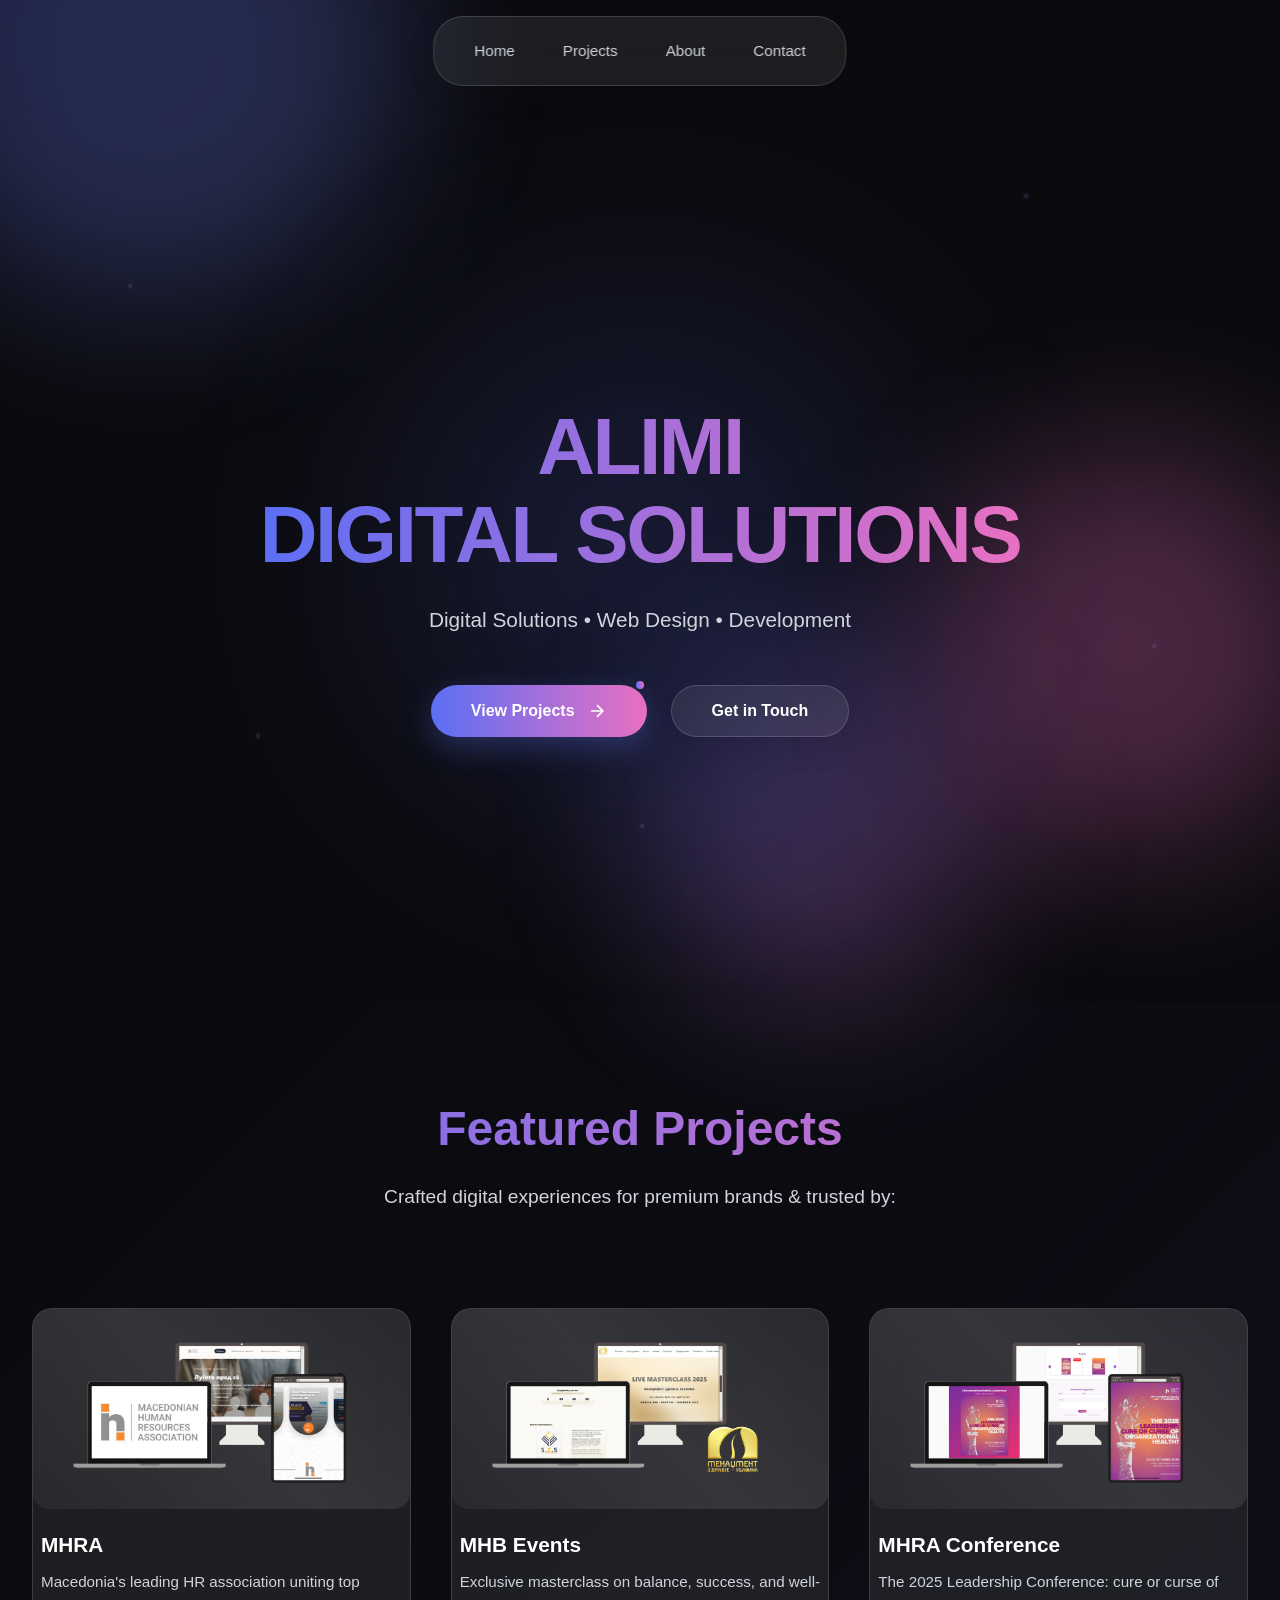
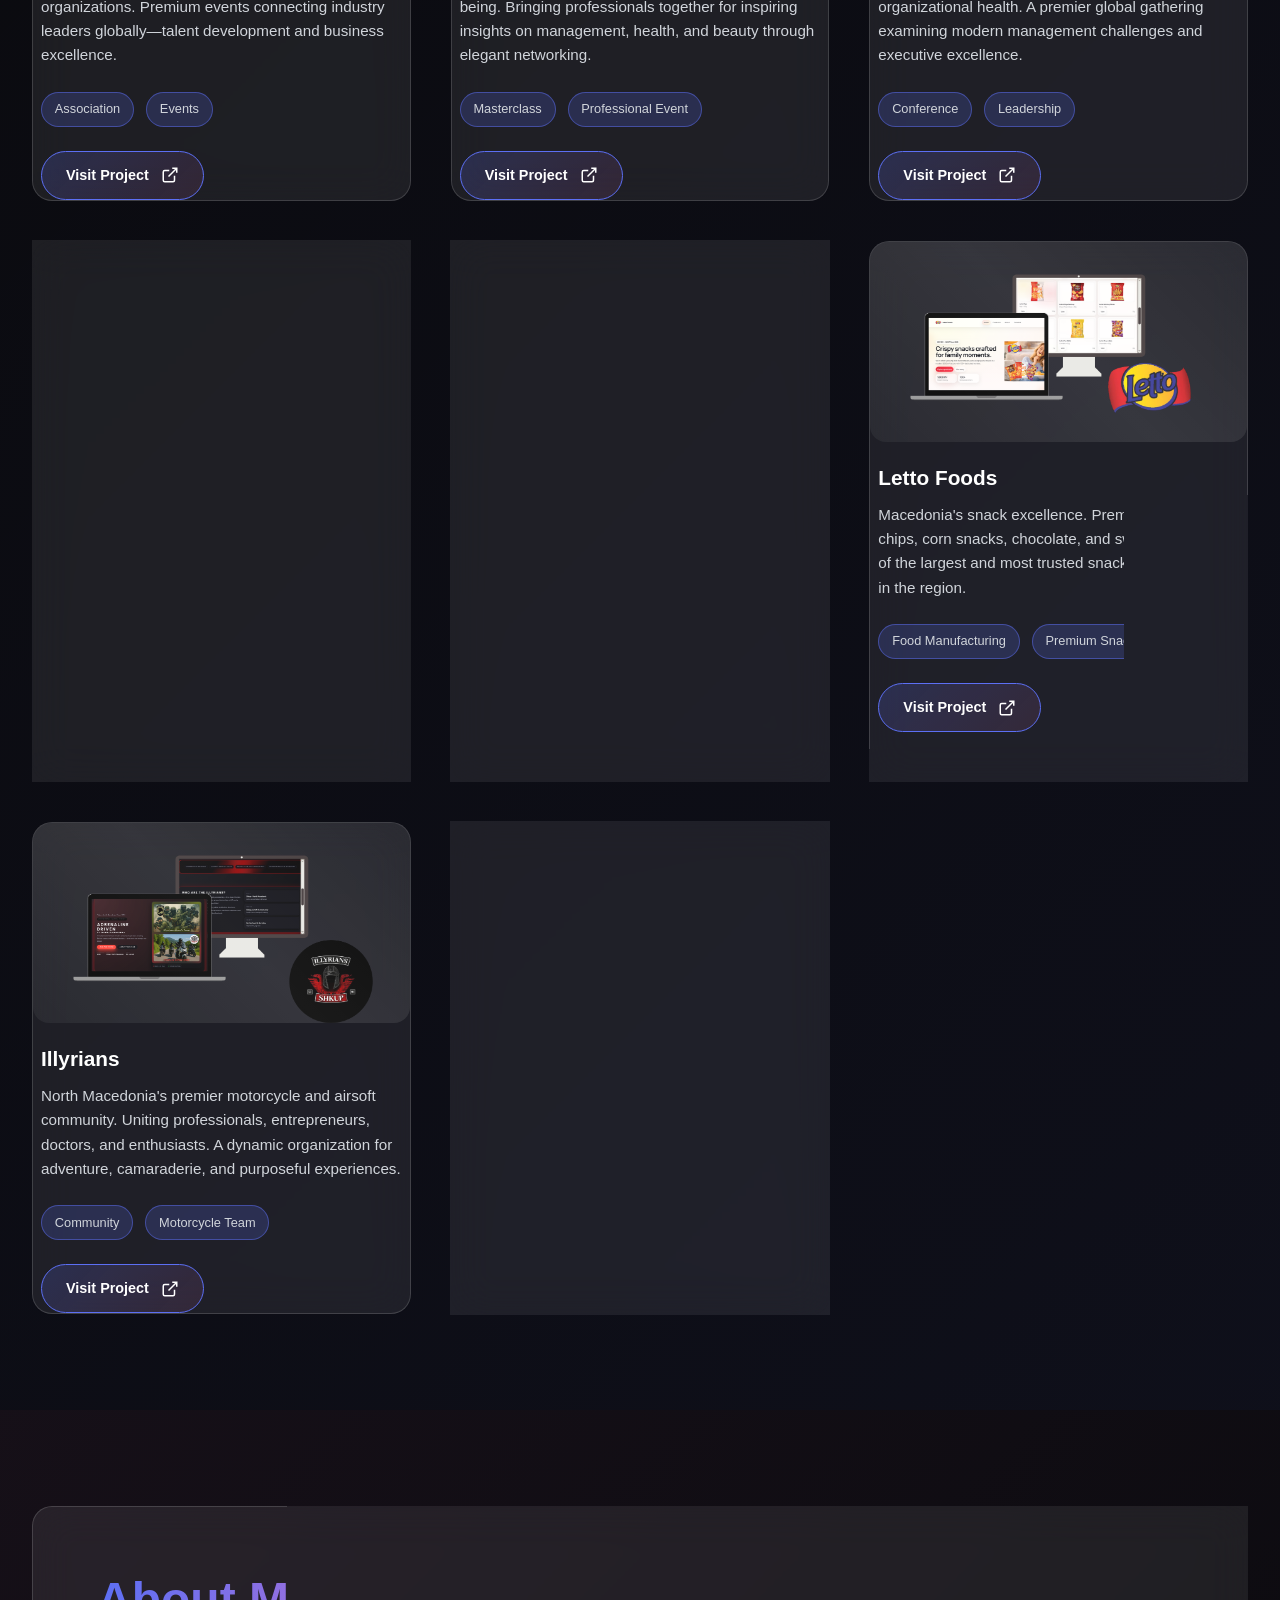
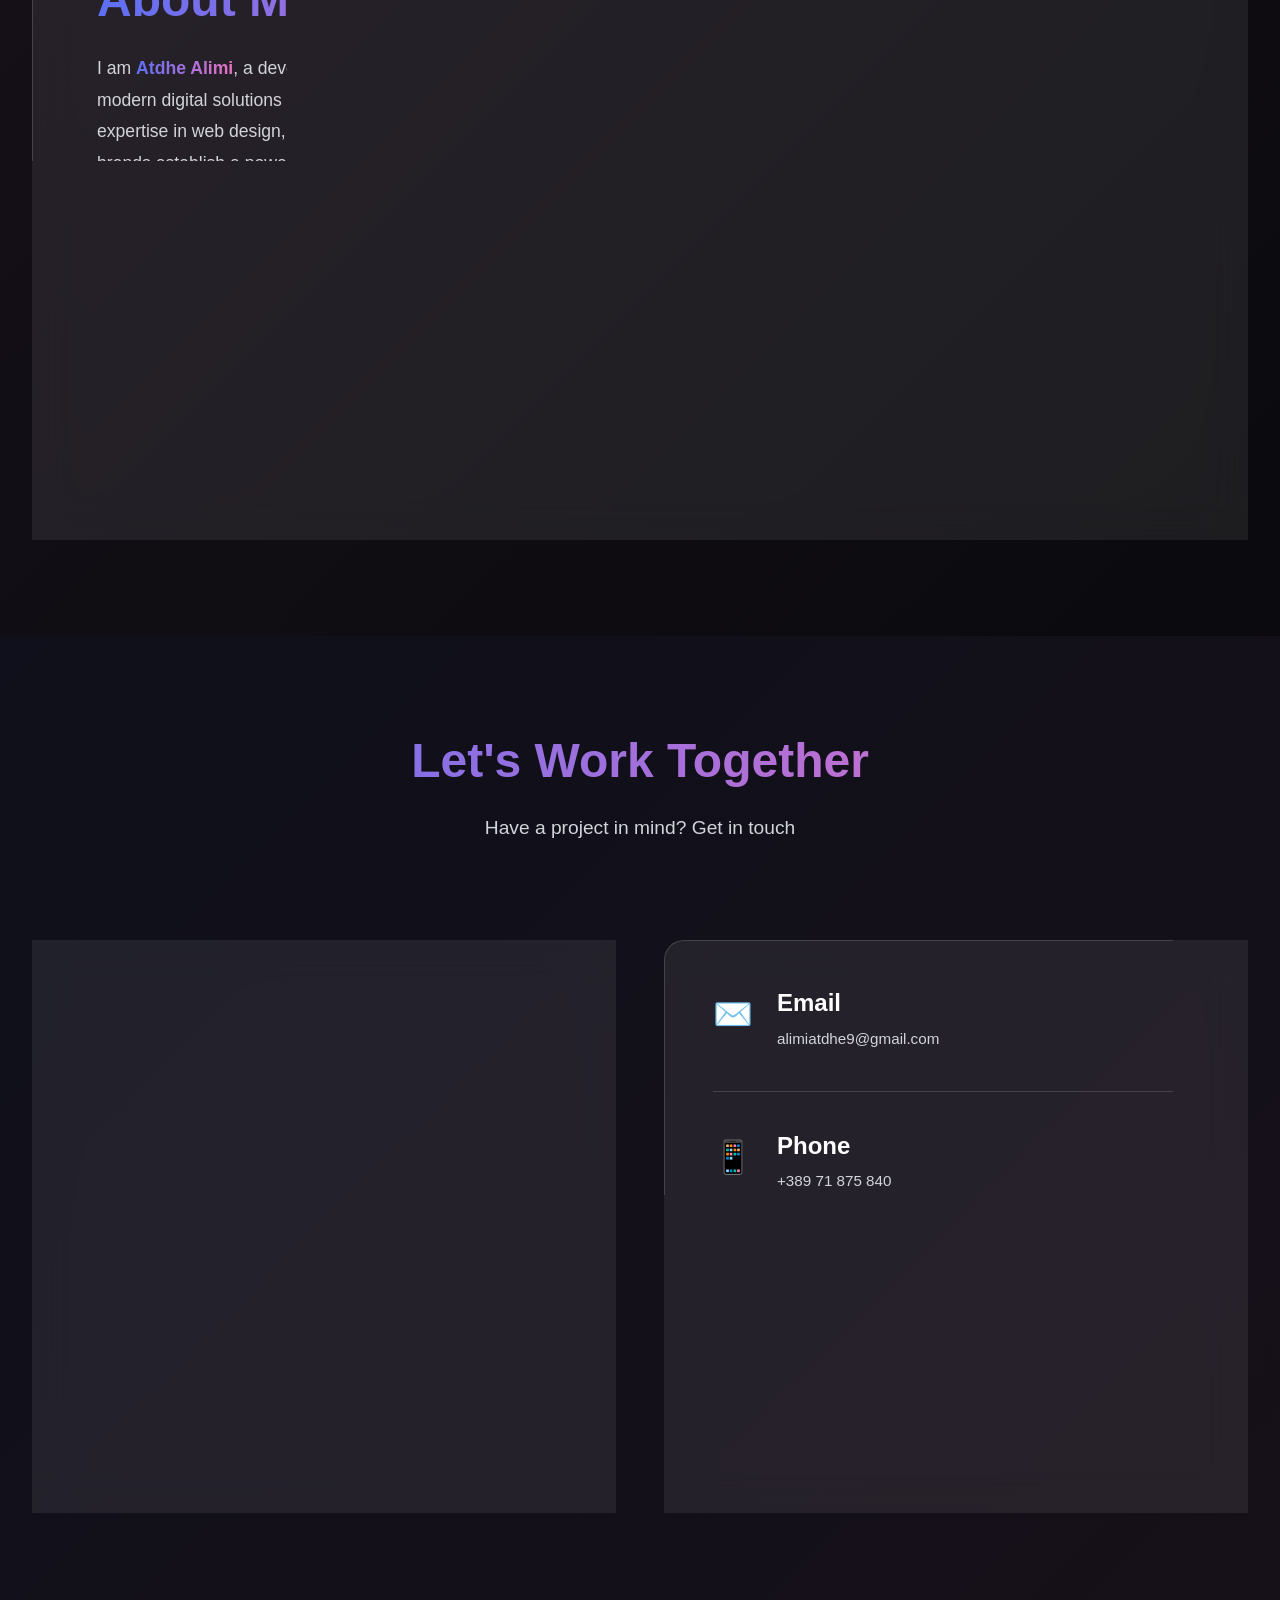
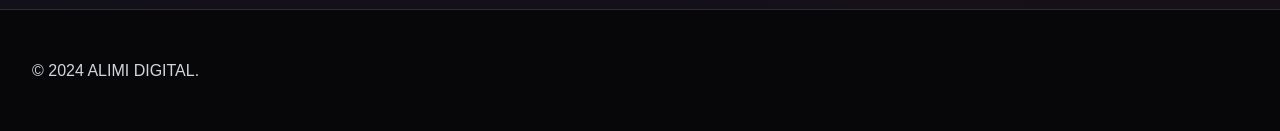
==== commit eafbc48e: "Updates" ====
--- a/index.html
+++ b/index.html
@@ -374,11 +374,6 @@
     <footer class="footer">
         <div class="footer-content">
             <p>&copy; 2024 ALIMI DIGITAL.</p>
-            <div class="footer-links">
-                <a href="#">Privacy</a>
-                <a href="#">Terms</a>
-                <a href="#">Sitemap</a>
-            </div>
         </div>
     </footer>
 
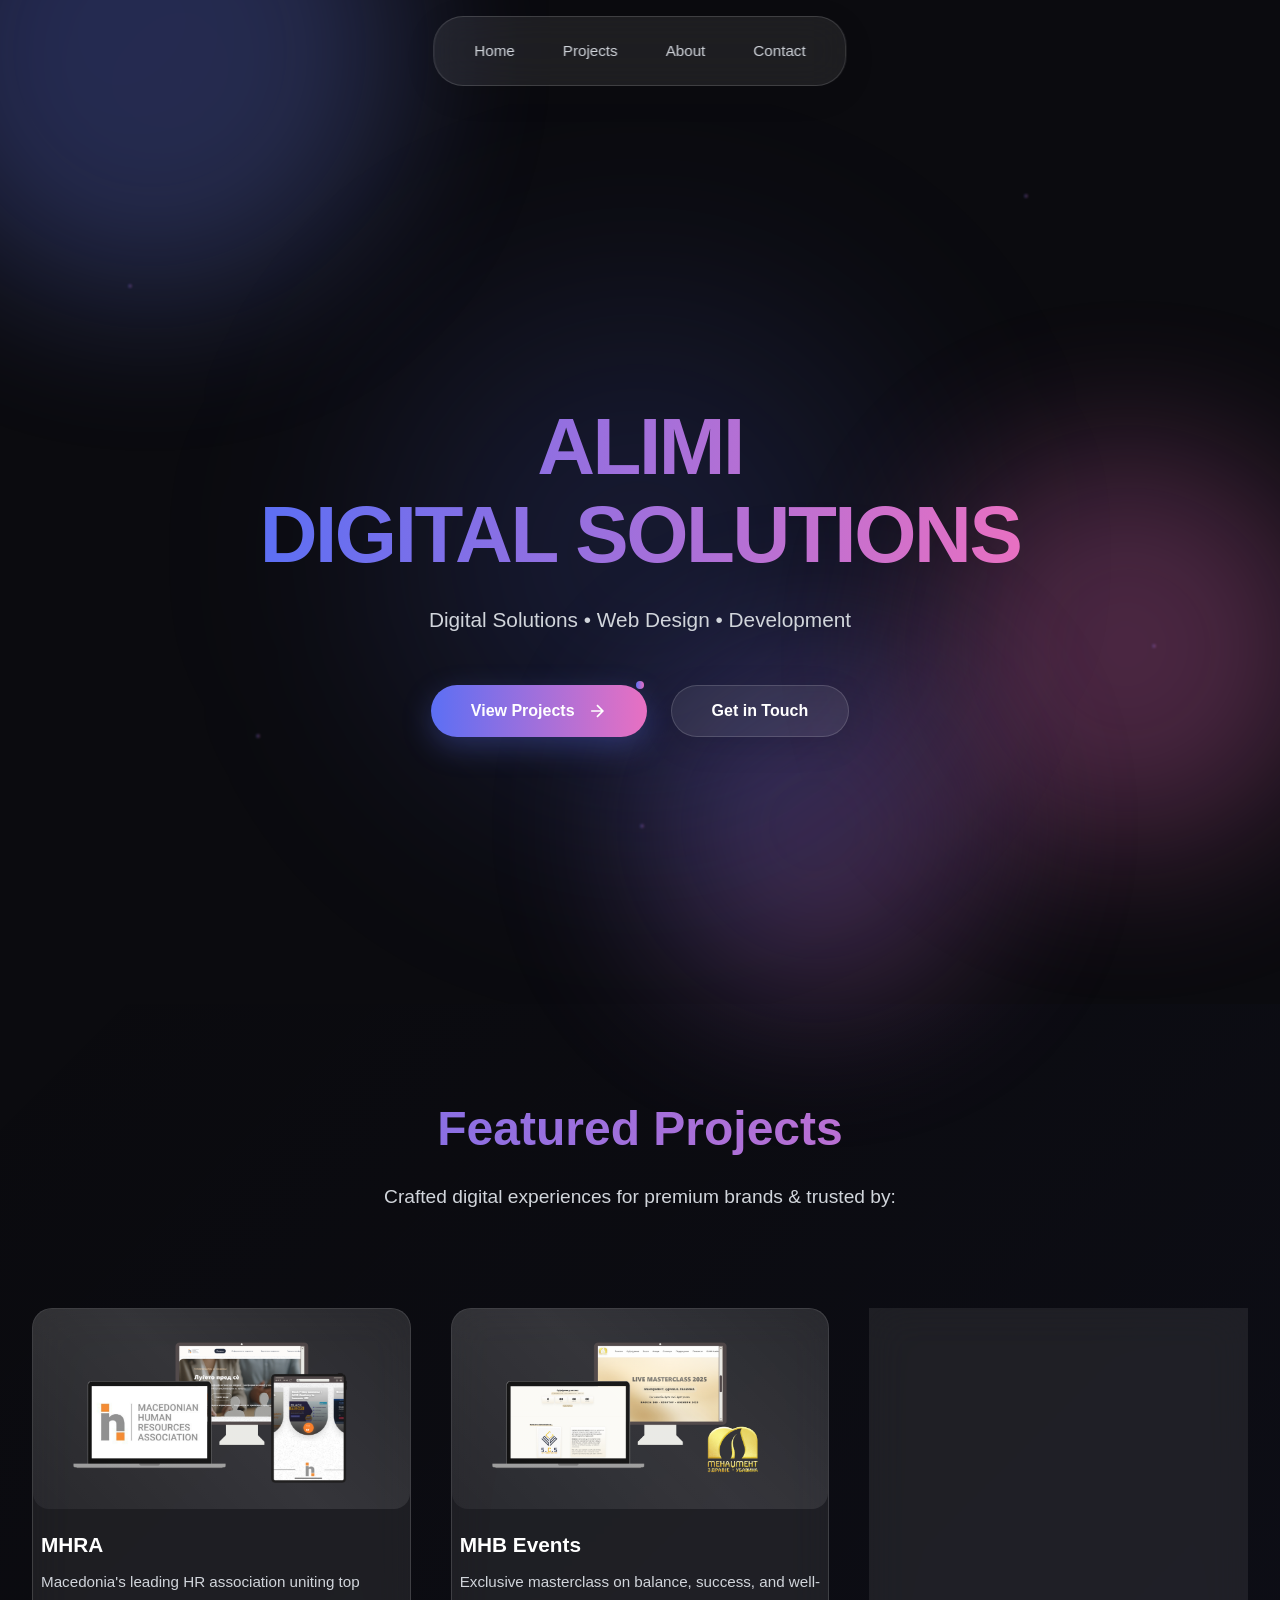
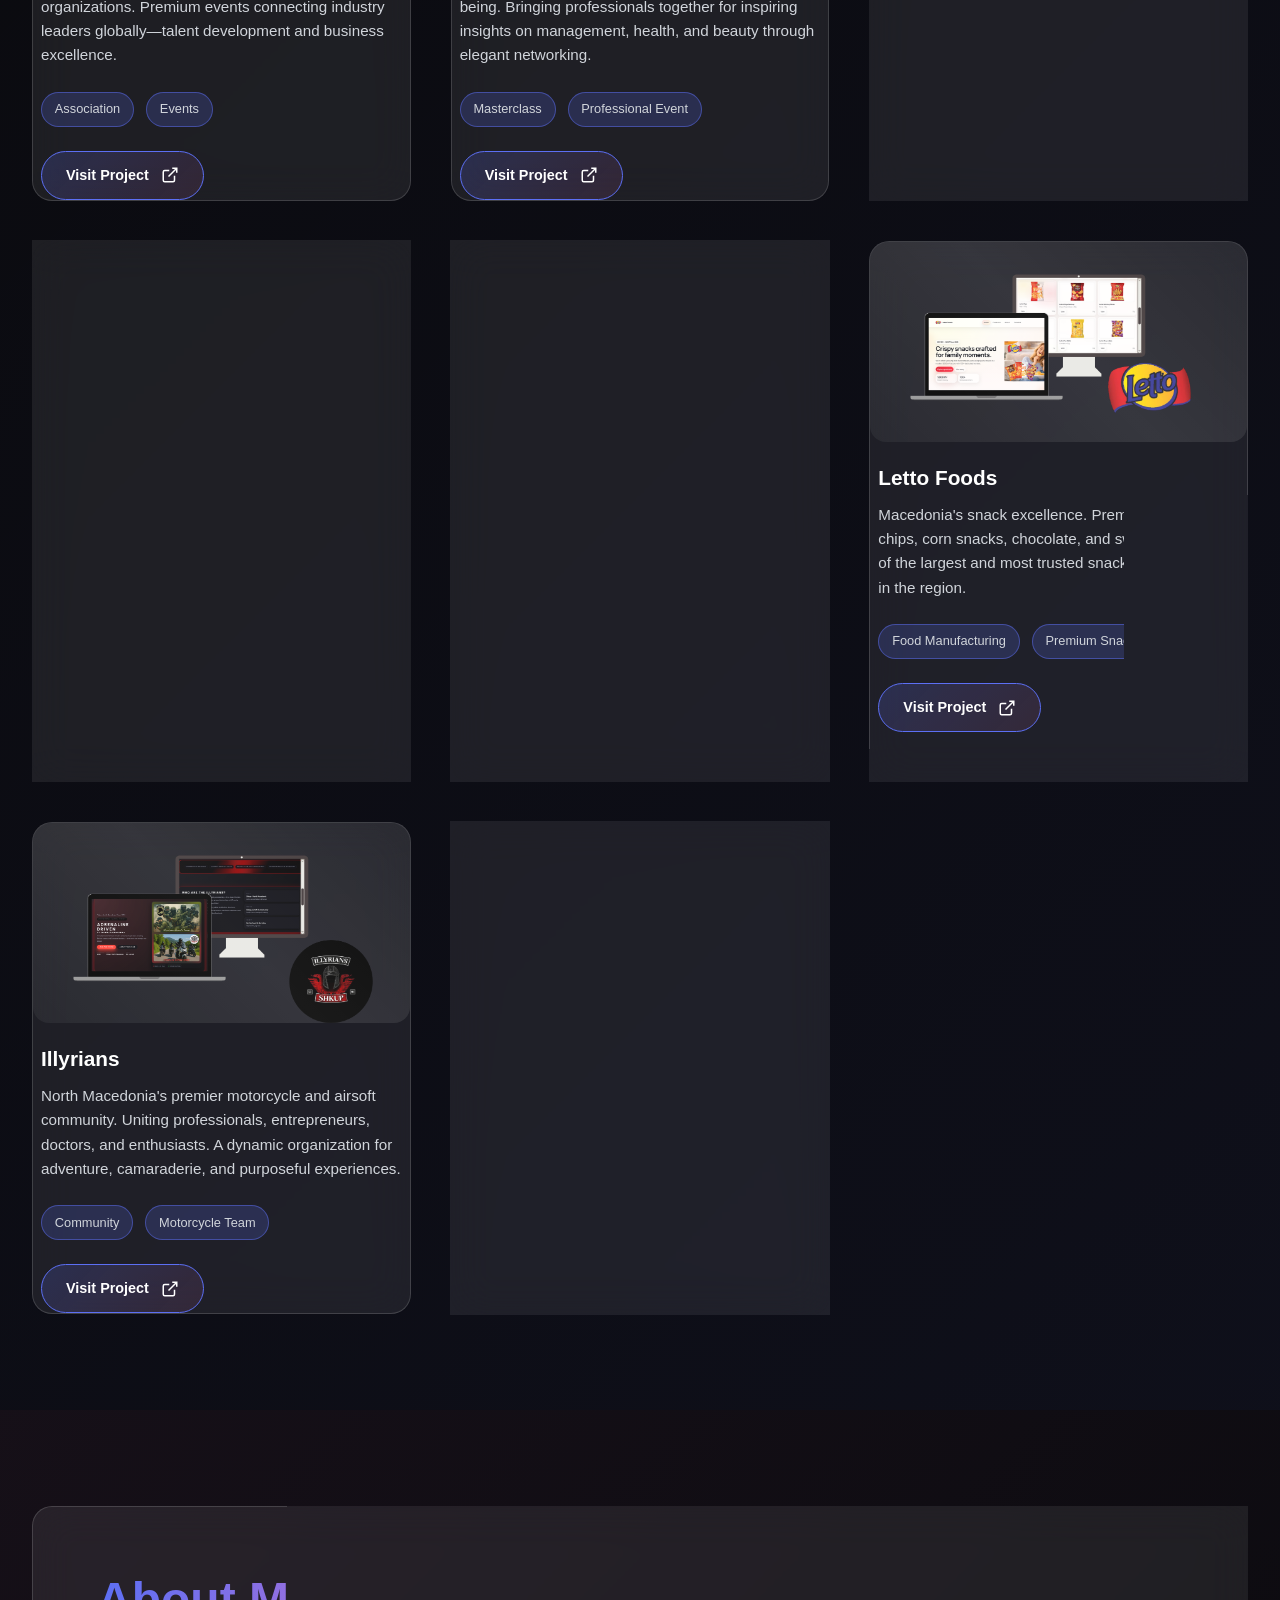
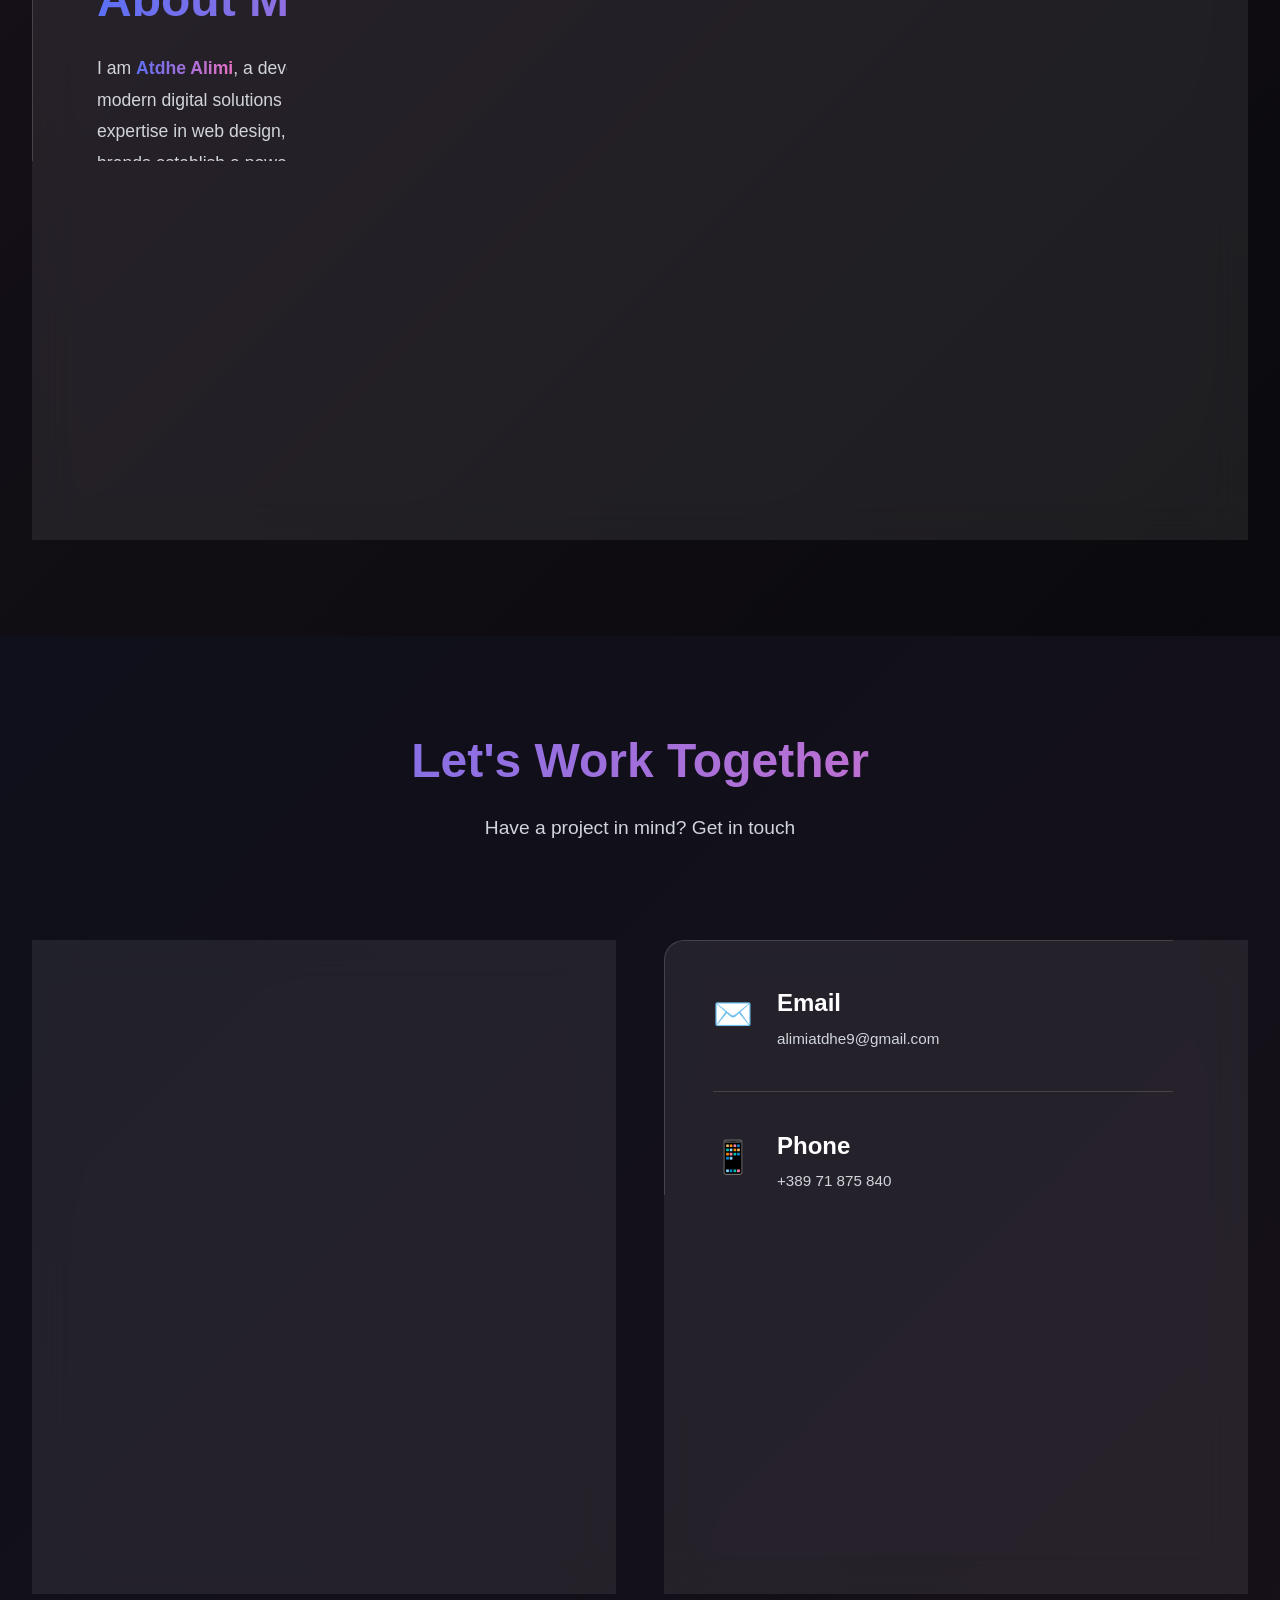
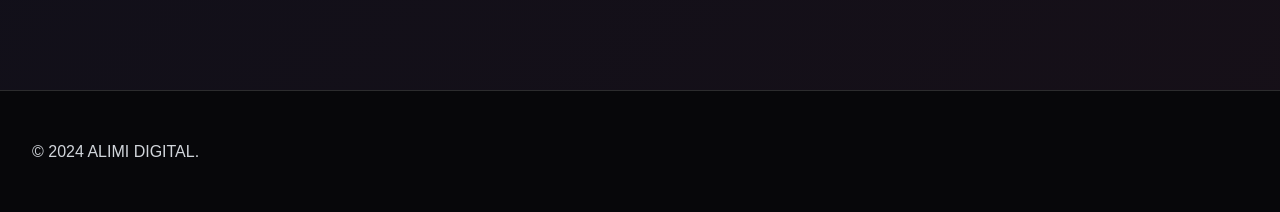
==== commit fb166a4d: "Added socials" ====
--- a/index.html
+++ b/index.html
@@ -364,7 +364,13 @@
                             <p>Skopje, Macedonia</p>
                         </div>
                     </div>
-                    
+                    <a href="https://www.instagram.com/alimidigital/" target="_blank" rel="noopener noreferrer" aria-label="Instagram">
+  <svg xmlns="http://www.w3.org/2000/svg" width="24" height="24" viewBox="0 0 24 24" fill="none">
+    <rect x="2" y="2" width="20" height="20" rx="6" stroke="currentColor" stroke-width="2"/>
+    <circle cx="12" cy="12" r="4.5" stroke="currentColor" stroke-width="2"/>
+    <circle cx="17.5" cy="6.5" r="1.2" fill="currentColor"/>
+  </svg> <P>INSTAGRAM</P>
+</a>
                 </div>
             </div>
         </div>
